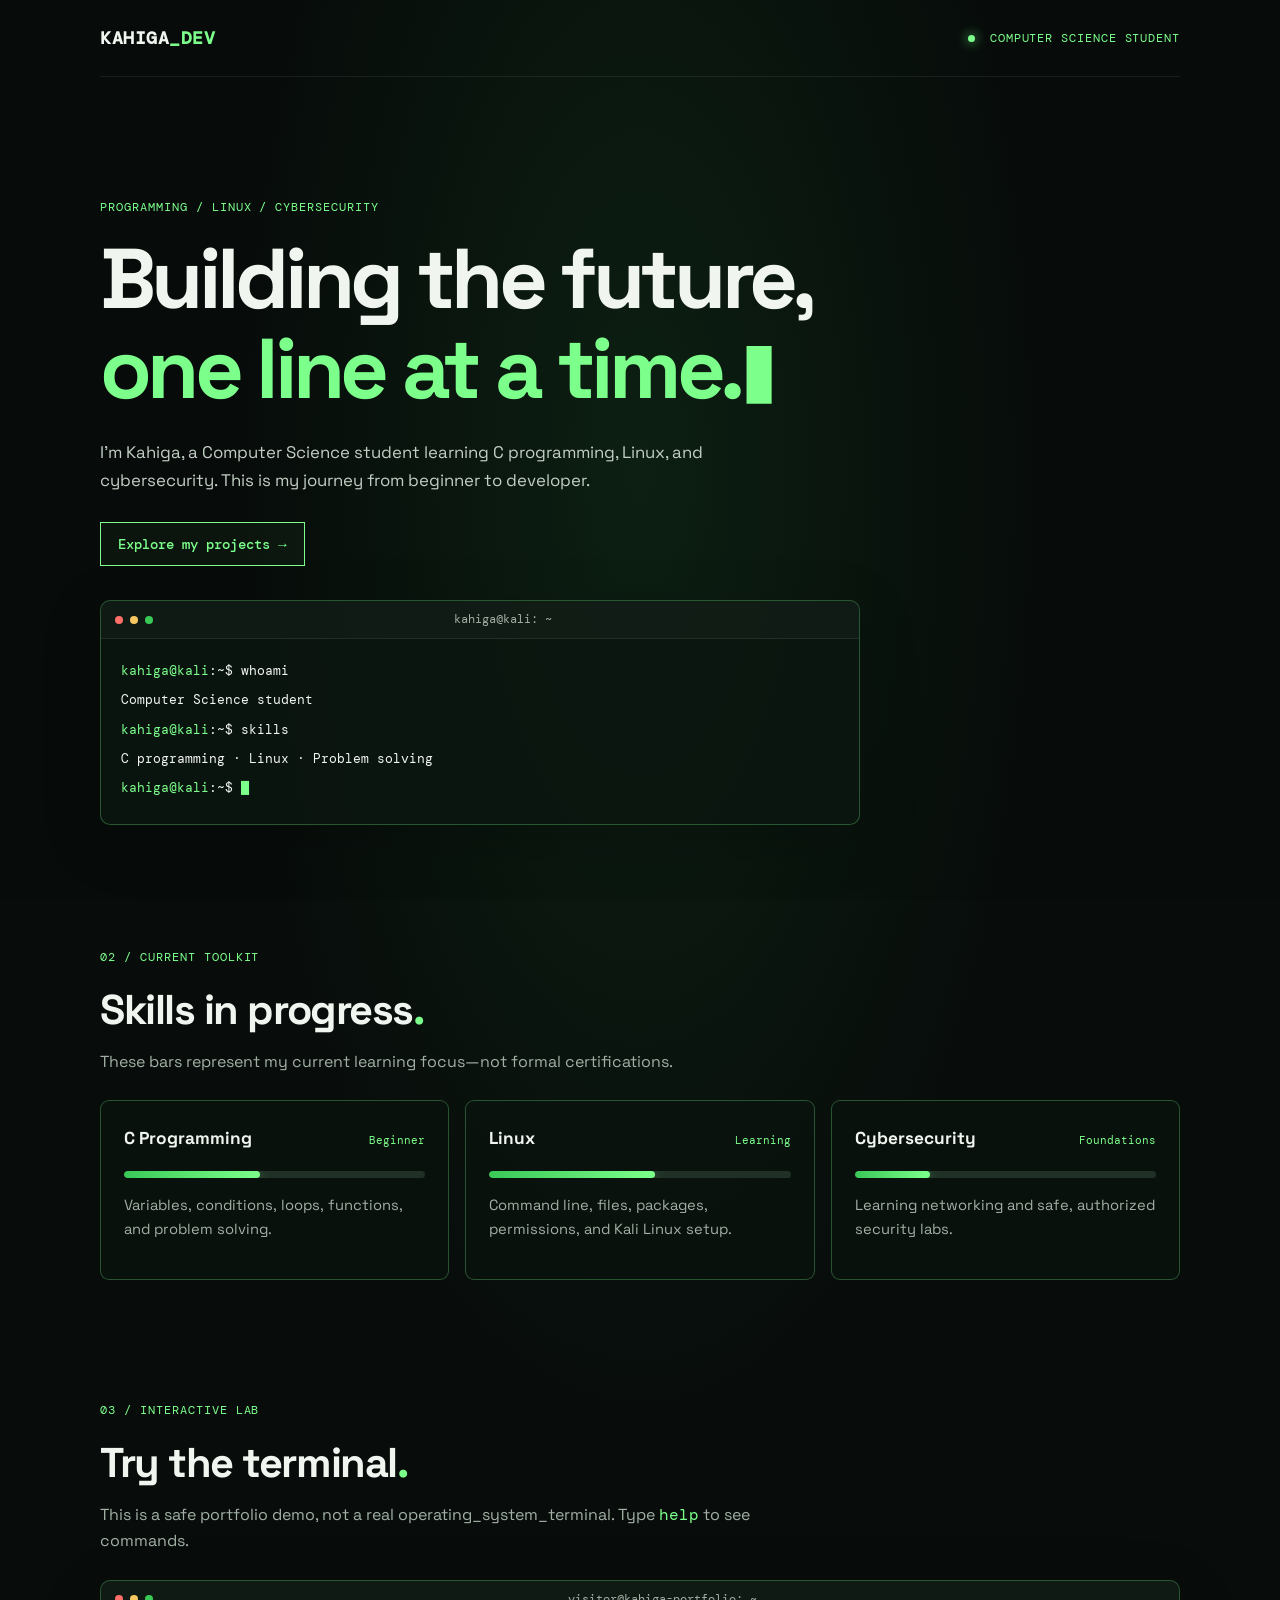
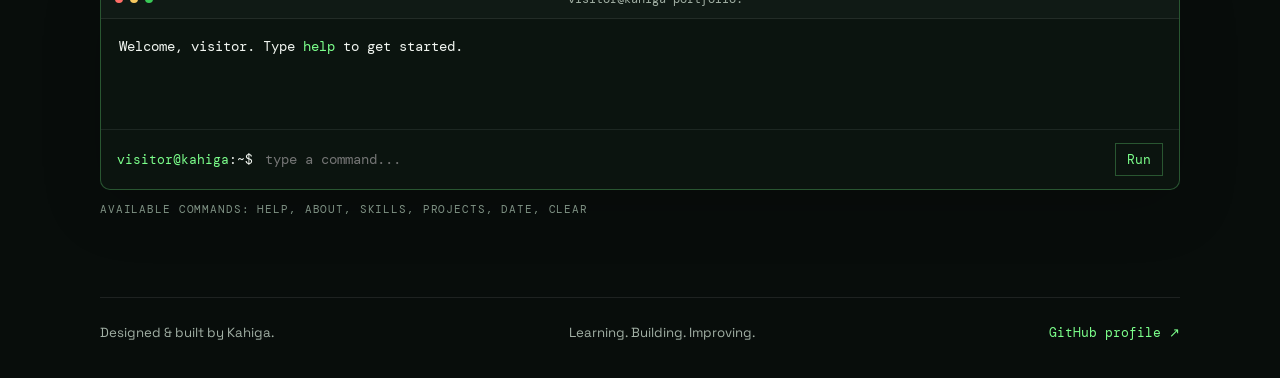
==== index.html @ 928d1e81 "Fix typo in section intro text" ====
<!DOCTYPE html>
<html lang="en">
<head>
  <meta charset="UTF-8">
  <meta name="viewport" content="width=device-width, initial-scale=1.0">
  <meta name="theme-color" content="#080d0b">
  <meta name="description" content="Kahiga's Computer Science portfolio: C programming, Linux, and cybersecurity learning projects.">
  <title>Kahiga | CS Portfolio</title>
  <link rel="stylesheet" href="style.css">
  <script src="script.js" defer></script>
</head>
<body>
  <canvas id="matrix-canvas" aria-hidden="true"></canvas>
  <div class="site-shell">
    <header class="site-header">
      <a class="logo" href="index.html" aria-label="Kahiga home">KAHIGA<span class="green">_DEV</span></a>
      <div class="status"><span class="status-dot"></span> COMPUTER SCIENCE STUDENT</div>
    </header>

    <main id="home" class="hero">
      <p class="tagline">PROGRAMMING / LINUX / CYBERSECURITY</p>
      <h1><span id="typed-headline">Building the future,</span><br><span class="headline-second">one line at a time.</span><span class="cursor" aria-hidden="true">▋</span></h1>
      <p class="description">
        I'm Kahiga, a Computer Science student learning C programming,
        Linux, and cybersecurity. This is my journey from beginner to developer.
      </p>
      <a href="projects.html" class="button">Explore my projects <span aria-hidden="true">→</span></a>

      <section class="terminal-panel" aria-label="Terminal introduction">
        <div class="terminal-top"><span></span><span></span><span></span><p>kahiga@kali: ~</p></div>
        <div class="terminal-content">
          <p><span class="green">kahiga@kali</span>:~$ whoami</p>
          <p>Computer Science student</p>
          <p><span class="green">kahiga@kali</span>:~$ skills</p>
          <p>C programming · Linux · Problem solving</p>
          <p><span class="green">kahiga@kali</span>:~$ <span class="green">█</span></p>
        </div>
      </section>
    </main>

    <section id="skills" class="section">
      <p class="tagline">02 / CURRENT TOOLKIT</p>
      <h2>Skills in progress<span class="green">.</span></h2>
      <p class="section-intro">These bars represent my current learning focus—not formal certifications.</p>
      <div class="skills-grid">
        <article class="skill-card">
          <div class="skill-heading"><h3>C Programming</h3><span>Beginner</span></div>
          <div class="skill-track"><div class="skill-fill" data-level="45"></div></div>
          <p>Variables, conditions, loops, functions, and problem solving.</p>
        </article>
        <article class="skill-card">
          <div class="skill-heading"><h3>Linux</h3><span>Learning</span></div>
          <div class="skill-track"><div class="skill-fill" data-level="55"></div></div>
          <p>Command line, files, packages, permissions, and Kali Linux setup.</p>
        </article>
        <article class="skill-card">
          <div class="skill-heading"><h3>Cybersecurity</h3><span>Foundations</span></div>
          <div class="skill-track"><div class="skill-fill" data-level="25"></div></div>
          <p>Learning networking and safe, authorized security labs.</p>
        </article>
      </div>
    </section>

    <section id="terminal-lab" class="section">
      <p class="tagline">03 / INTERACTIVE LAB</p>
      <h2>Try the terminal<span class="green">.</span></h2>
      <p class="section-intro">This is a safe portfolio demo, not a real operating_system_terminal. Type <code>help</code> to see commands.</p>
      <div class="interactive-terminal">
        <div class="terminal-top"><span></span><span></span><span></span><p>visitor@kahiga-portfolio: ~</p></div>
        <div id="terminal-output" class="terminal-output" role="log" aria-live="polite">
          <p>Welcome, visitor. Type <span class="green">help</span> to get started.</p>
        </div>
        <form id="terminal-form" class="terminal-input-row" autocomplete="off">
          <label for="terminal-input"><span class="green">visitor@kahiga</span>:~$</label>
          <input id="terminal-input" name="command" type="text" spellcheck="false" autocapitalize="off" placeholder="type a command..." aria-label="Terminal command">
          <button type="submit" class="terminal-submit">Run</button>
        </form>
      </div>
      <p class="terminal-hint">Available commands: help, about, skills, projects, date, clear</p>
    </section>

    <footer class="site-footer">
      <p>Designed &amp; built by Kahiga.</p>
      <p>Learning. Building. Improving.</p>
      <a href="https://github.com/ian-kam" target="_blank" rel="noopener noreferrer">GitHub profile ↗</a>
    </footer>
  </div>
</body>
</html>
---- style.css ----
@import url('https://fonts.googleapis.com/css2?family=DM+Mono:wght@400;500&family=Space+Grotesk:wght@400;500;600;700&display=swap');

:root {
  --bg: #080d0b;
  --panel: rgba(12, 22, 17, 0.88);
  --text: #f1f5f0;
  --muted: #a2b0a5;
  --green: #7cff8b;
  --green-dim: #39c957;
  --border: rgba(124, 255, 139, 0.28);
  --mono: 'DM Mono', 'Courier New', monospace;
  --sans: 'Space Grotesk', Arial, sans-serif;
}
* { box-sizing: border-box; }
html { scroll-behavior: smooth; }
body {
  margin: 0;
  min-height: 100vh;
  background: radial-gradient(ellipse at 50% 24%, rgba(33, 100, 48, .22), transparent 44%), var(--bg);
  color: var(--text);
  font-family: var(--sans);
  line-height: 1.65;
}
a { color: inherit; }
#matrix-canvas {
  position: fixed;
  inset: 0;
  z-index: 0;
  width: 100%;
  height: 100%;
  opacity: .20;
  pointer-events: none;
}
.site-shell { position: relative; z-index: 1; width: min(1080px, calc(100% - 40px)); margin: 0 auto; }
.site-header {
  display: flex; align-items: center; justify-content: space-between; gap: 20px;
  padding: 26px 0; border-bottom: 1px solid rgba(255,255,255,.08);
}
.logo { color: var(--text); font: 700 1.15rem var(--mono); text-decoration: none; letter-spacing: .03em; }
.green, .headline-second { color: var(--green); }
.status, .tagline, .project-number, .chip, .terminal-hint {
  font-family: var(--mono); text-transform: uppercase; letter-spacing: .08em;
}
.status { color: var(--green); font-size: .72rem; }
.status-dot { display: inline-block; width: 7px; height: 7px; border-radius: 50%; background: var(--green); margin-right: 7px; box-shadow: 0 0 12px var(--green); }
.hero { max-width: 760px; padding: clamp(64px, 10vw, 120px) 0 70px; }
.tagline { color: var(--green); font-size: .76rem; margin: 0 0 18px; }
h1 { font-size: clamp(2.6rem, 7vw, 5.3rem); line-height: 1.06; letter-spacing: -.055em; margin: 0 0 24px; }
h1, h2, h3 { font-weight: 700; }
h2 { font-size: clamp(1.8rem, 4vw, 2.6rem); line-height: 1.2; margin: 0 0 14px; letter-spacing: -.035em; }
h3 { margin: 0; font-size: 1.08rem; }
.description { color: #c3cec5; max-width: 620px; font-size: 1.05rem; margin: 0 0 28px; }
.button {
  display: inline-flex; align-items: center; justify-content: center; gap: 8px;
  border: 1px solid var(--green); color: var(--green); text-decoration: none;
  font: 500 .9rem var(--mono); padding: 12px 17px; background: rgba(124,255,139,.04);
  transition: background .2s ease, transform .2s ease, box-shadow .2s ease;
}
.button:hover { background: rgba(124,255,139,.12); box-shadow: 0 0 24px rgba(124,255,139,.12); transform: translateY(-2px); }
.terminal-panel, .interactive-terminal {
  margin-top: 34px; border: 1px solid var(--border); border-radius: 10px; overflow: hidden;
  background: var(--panel); box-shadow: 0 16px 60px rgba(0,0,0,.18); font-family: var(--mono);
}
.terminal-top { display: flex; align-items: center; gap: 7px; min-height: 38px; padding: 0 14px; border-bottom: 1px solid rgba(255,255,255,.08); background: rgba(255,255,255,.025); }
.terminal-top > span { width: 8px; height: 8px; border-radius: 50%; background: #526356; }
.terminal-top > span:first-child { background: #ff6e67; }
.terminal-top > span:nth-child(2) { background: #f6c85f; }
.terminal-top > span:nth-child(3) { background: var(--green-dim); }
.terminal-top p { margin: 0 auto; color: var(--muted); font-size: .73rem; }
.terminal-content { padding: 14px 20px 18px; font-size: .84rem; }
.terminal-content p { margin: 7px 0; }
.cursor { color: var(--green); display: inline-block; margin-left: 7px; animation: blink 1s steps(2, start) infinite; font-size: .55em; vertical-align: .12em; }
@keyframes blink { to { visibility: hidden; } }
.section { padding: 52px 0 68px; }
.section-intro { color: var(--muted); margin: 0 0 25px; max-width: 650px; }
.skills-grid, .projects-grid { display: grid; grid-template-columns: repeat(3, minmax(0, 1fr)); gap: 16px; }
.skill-card, .project-card {
  padding: 23px; border: 1px solid var(--border); border-radius: 9px;
  background: rgba(10, 19, 14, .82); transition: border-color .2s, transform .2s;
}
.skill-card:hover, .project-card:hover { border-color: rgba(124,255,139,.65); transform: translateY(-3px); }
.skill-heading { display: flex; justify-content: space-between; gap: 12px; align-items: baseline; }
.skill-heading span { font: .7rem var(--mono); color: var(--green); white-space: nowrap; }
.skill-track { height: 7px; background: #203026; border-radius: 99px; overflow: hidden; margin: 18px 0 14px; }
.skill-fill { width: 0; height: 100%; border-radius: inherit; background: linear-gradient(90deg, var(--green-dim), var(--green)); box-shadow: 0 0 12px rgba(124,255,139,.35); transition: width 1.2s cubic-bezier(.2,.7,.2,1); }
.skill-card p, .project-card p:not(.project-number) { color: var(--muted); font-size: .92rem; }
.project-number { font-size: .72rem; color: var(--green); margin: 0 0 12px; }
.project-card h2 { font-size: 1.25rem; letter-spacing: -.02em; }
.chip { display: inline-block; border: 1px solid rgba(124,255,139,.25); border-radius: 3px; color: var(--green); padding: 5px 8px; font-size: .66rem; margin-top: 8px; }
.project-link { margin-top: 20px; }
.projects-page { min-height: 65vh; padding-top: 70px; }
.projects-page h1 { font-size: clamp(2.8rem, 7vw, 4.6rem); }
.projects-page .description { margin-bottom: 34px; }
.back-home { margin-top: 32px; }
.interactive-terminal { margin-top: 22px; }
.terminal-output { padding: 16px 18px 8px; min-height: 110px; max-height: 280px; overflow-y: auto; font-size: .86rem; overflow-wrap: anywhere; }
.terminal-output p { margin: 0 0 9px; }
.terminal-output .command-line { color: var(--green); }
.terminal-output .error { color: #ff9b9b; }
.terminal-input-row { display: flex; flex-wrap: wrap; align-items: center; gap: 10px; border-top: 1px solid rgba(255,255,255,.08); padding: 13px 16px; }
.terminal-input-row label { font-size: .8rem; white-space: nowrap; }
.terminal-input-row input { min-width: 100px; flex: 1; background: transparent; color: var(--text); border: 0; outline: none; font: .9rem var(--mono); }
.terminal-input-row input:focus-visible { outline: 1px solid var(--green); outline-offset: 4px; }
.terminal-submit { border: 1px solid var(--border); background: transparent; color: var(--green); font: .8rem var(--mono); padding: 7px 11px; cursor: pointer; }
.terminal-hint { color: #7f9284; font-size: .68rem; overflow-wrap: anywhere; }
.site-footer { display: flex; justify-content: space-between; align-items: center; flex-wrap: wrap; gap: 8px 24px; border-top: 1px solid rgba(255,255,255,.09); padding: 24px 0 34px; color: var(--muted); font-size: .83rem; }
.site-footer p { margin: 0; }
.site-footer a { color: var(--green); text-decoration: none; font-family: var(--mono); }
code { color: var(--green); font-family: var(--mono); }
@media (max-width: 760px) {
  .skills-grid, .projects-grid { grid-template-columns: 1fr; }
  .site-shell { width: min(100% - 28px, 620px); }
  .site-header { align-items: flex-start; flex-direction: column; padding: 20px 0; }
  .hero { padding-top: 65px; }
  .terminal-content { padding: 12px; font-size: .75rem; }
  .skill-card, .project-card { padding: 19px; }
  .site-footer { align-items: flex-start; flex-direction: column; }
}
@media (prefers-reduced-motion: reduce) {
  *, *::before, *::after { scroll-behavior: auto !important; animation-duration: .01ms !important; animation-iteration-count: 1 !important; transition-duration: .01ms !important; }
}
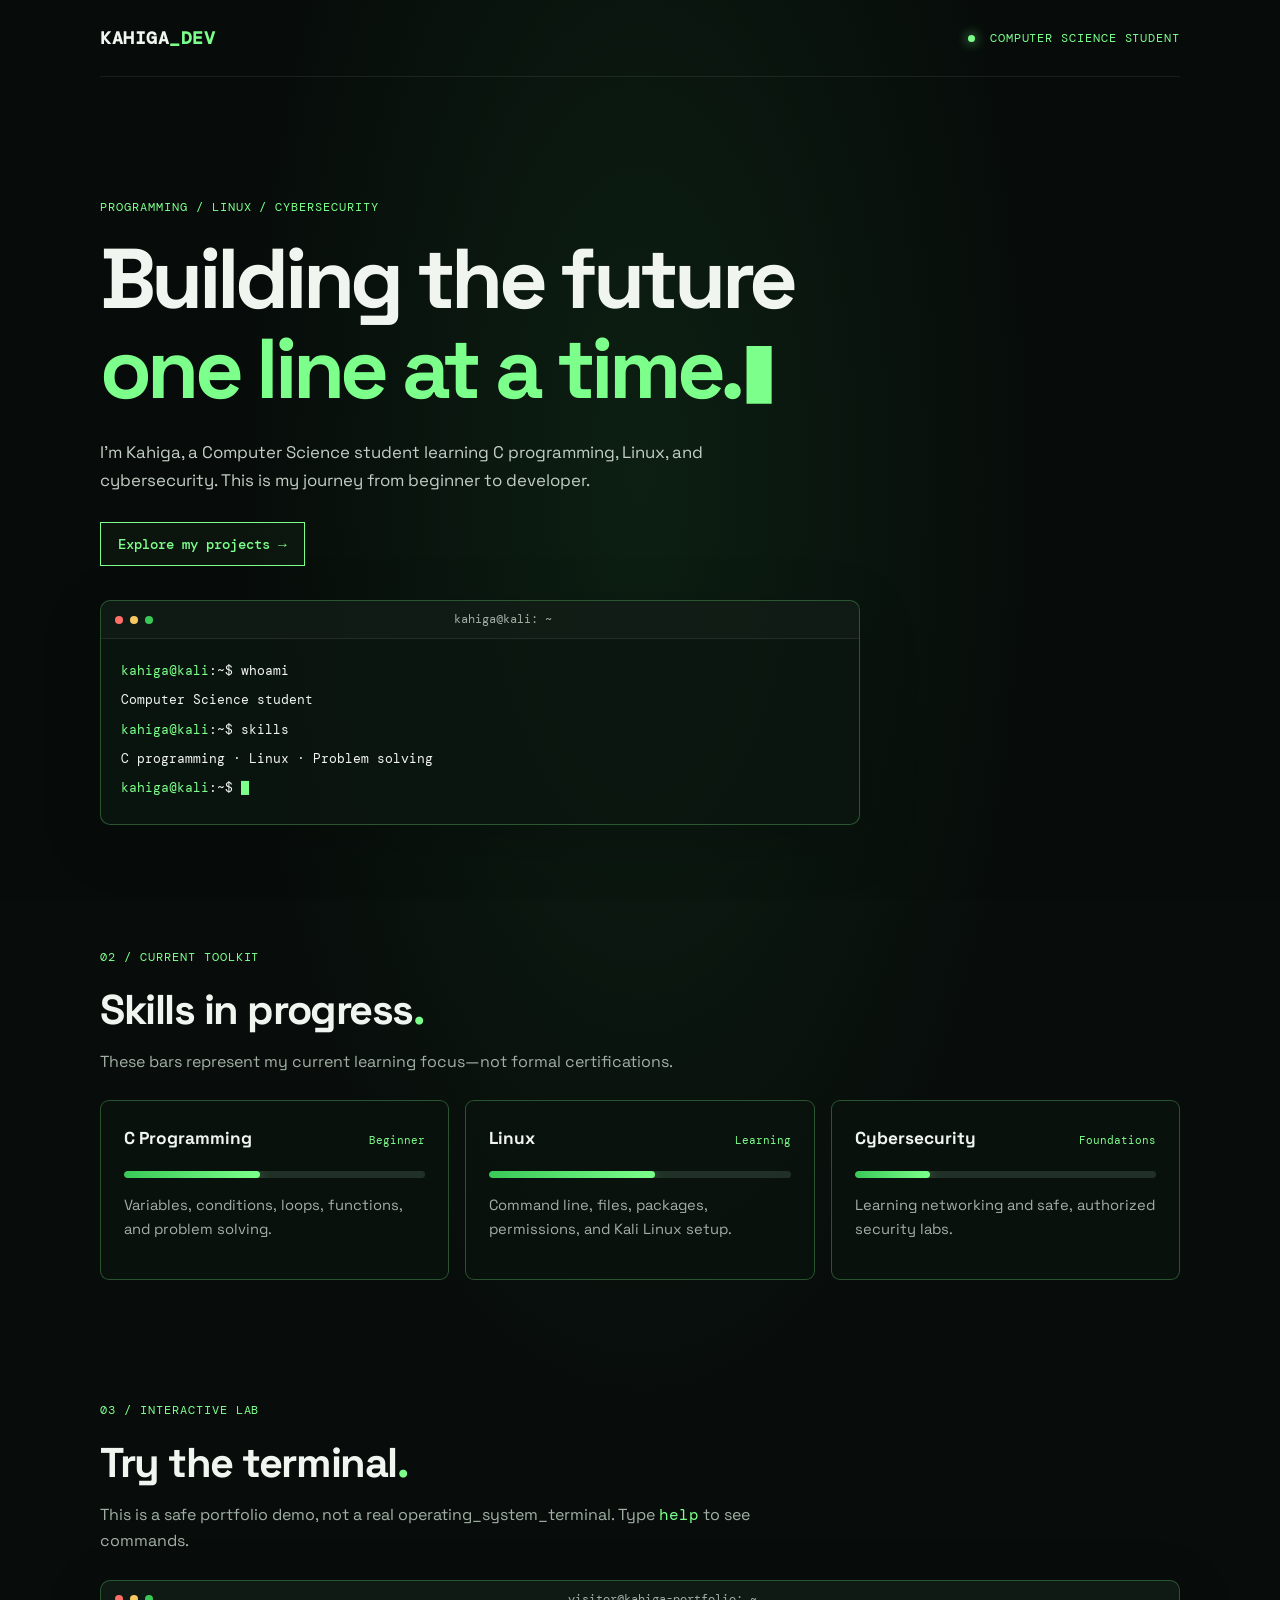
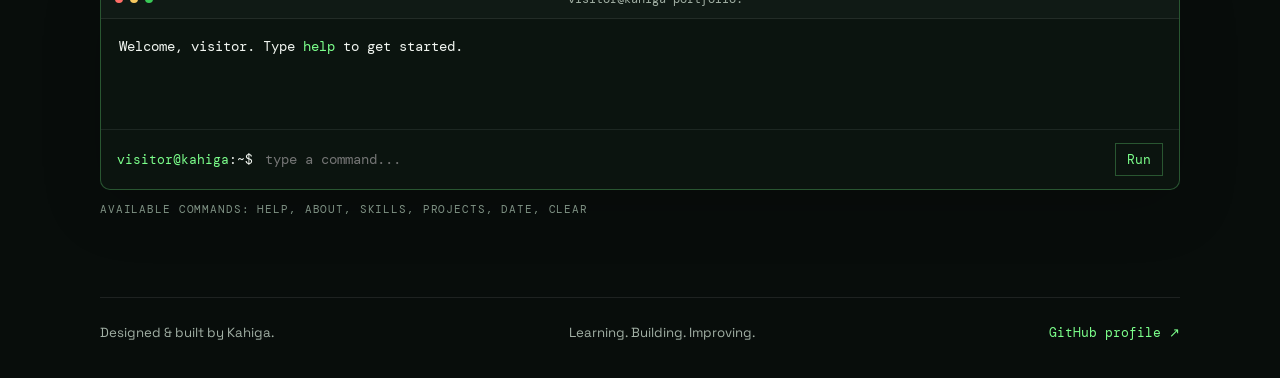
==== commit 8218dd06: "Integrate LogRocket for monitoring Added LogRocket script for error tracking." ====
--- a/index.html
+++ b/index.html
@@ -1,6 +1,8 @@
 <!DOCTYPE html>
 <html lang="en">
 <head>
+  <script src="https://cdn.logr-in.com/LogRocket.min.js" crossorigin="anonymous"></script>
+<script>window.LogRocket && window.LogRocket.init('dmwmkp/portfolio-website');</script>
   <meta charset="UTF-8">
   <meta name="viewport" content="width=device-width, initial-scale=1.0">
   <meta name="theme-color" content="#080d0b">
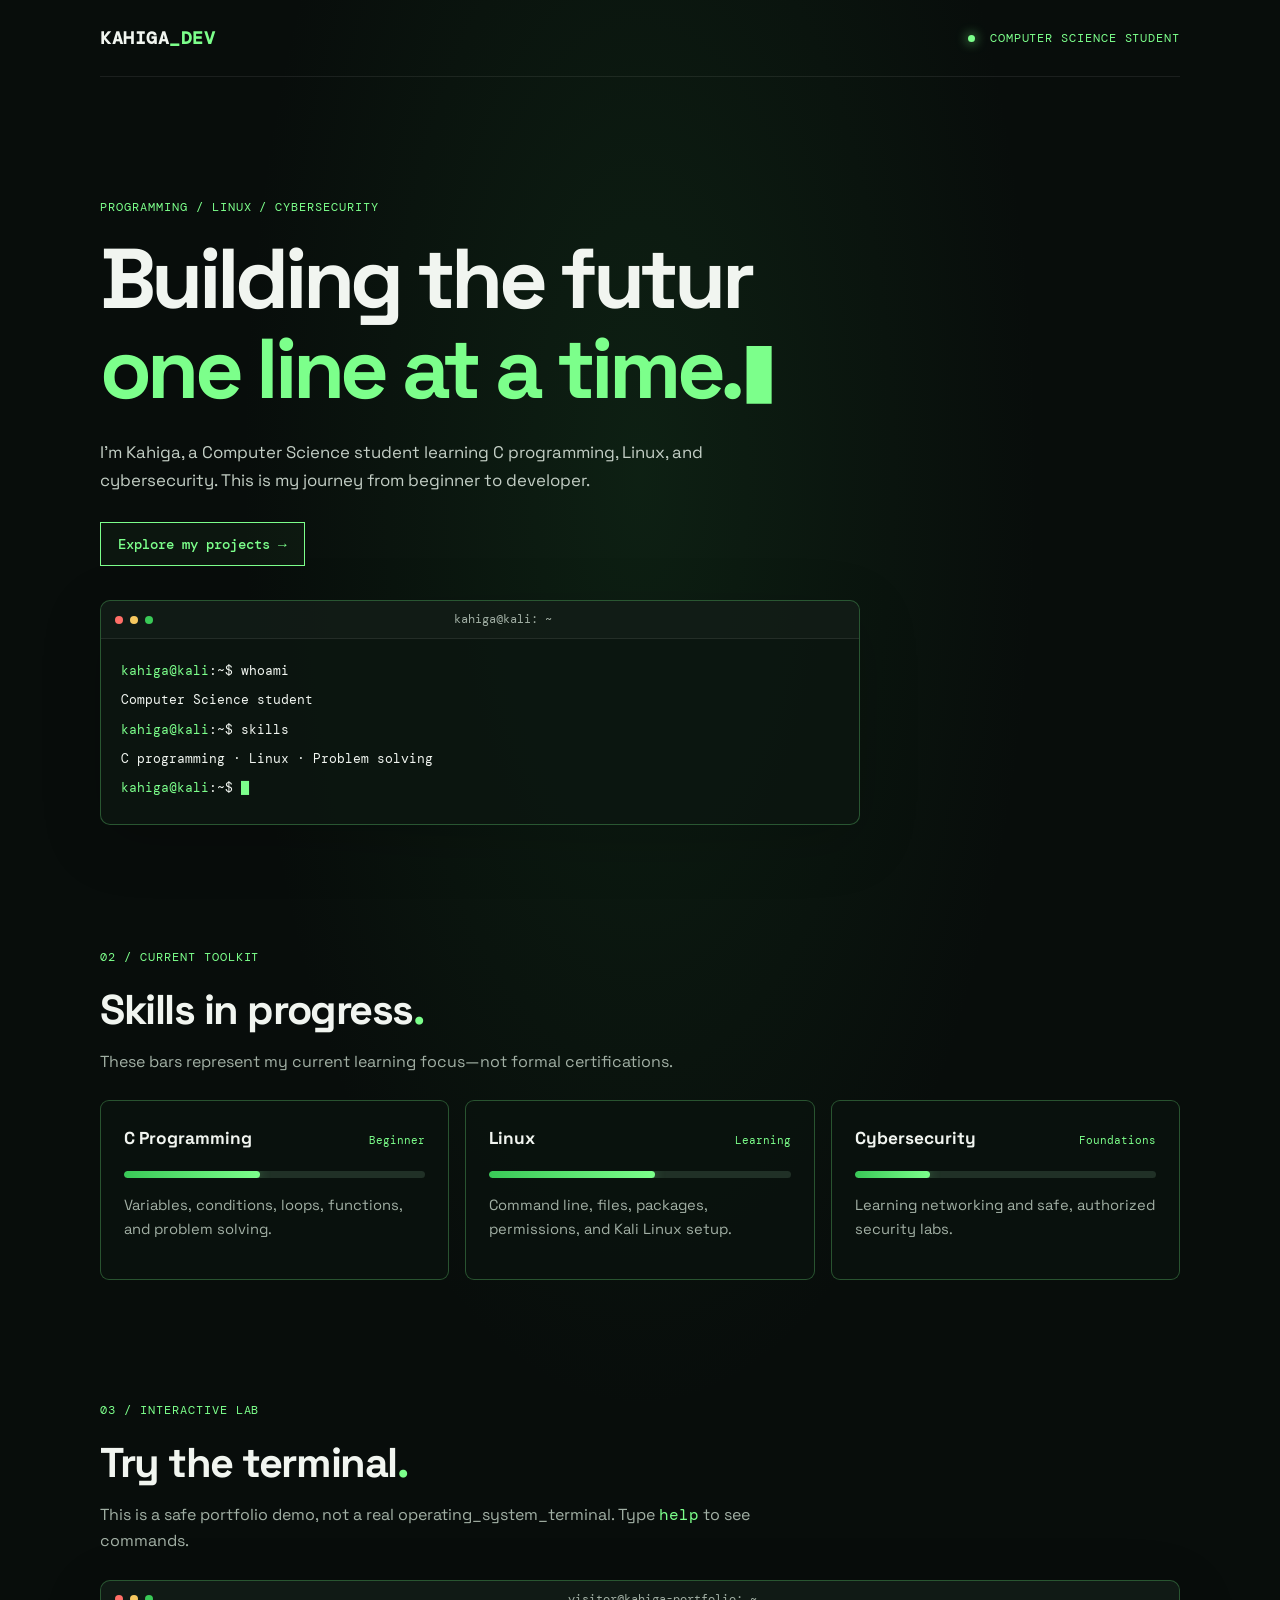
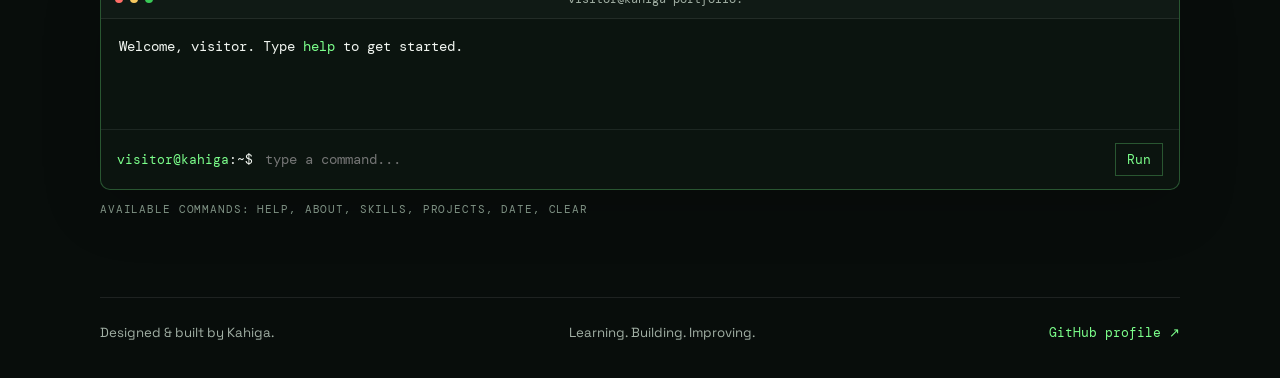
==== commit c4f41d09: "Update index.html" ====
--- a/index.html
+++ b/index.html
@@ -1,6 +1,7 @@
 <!DOCTYPE html>
 <html lang="en">
 <head>
+  <script src="https://cdn.auth0.com/js/auth0-spa-js/2.18/auth0-spa-js.production.js"></script>
   <script src="https://cdn.logr-in.com/LogRocket.min.js" crossorigin="anonymous"></script>
 <script>window.LogRocket && window.LogRocket.init('dmwmkp/portfolio-website');</script>
   <meta charset="UTF-8">
@@ -12,6 +13,10 @@
   <script src="script.js" defer></script>
 </head>
 <body>
+  <div id="view-unauthenticated" hidden>
+  <button onclick="client.loginWithRedirect({authorizationParams:{screen_hint:'signup'}})">Signup</button>
+  <button onclick="client.loginWithRedirect()">Login</button>
+</div>
   <canvas id="matrix-canvas" aria-hidden="true"></canvas>
   <div class="site-shell">
     <header class="site-header">
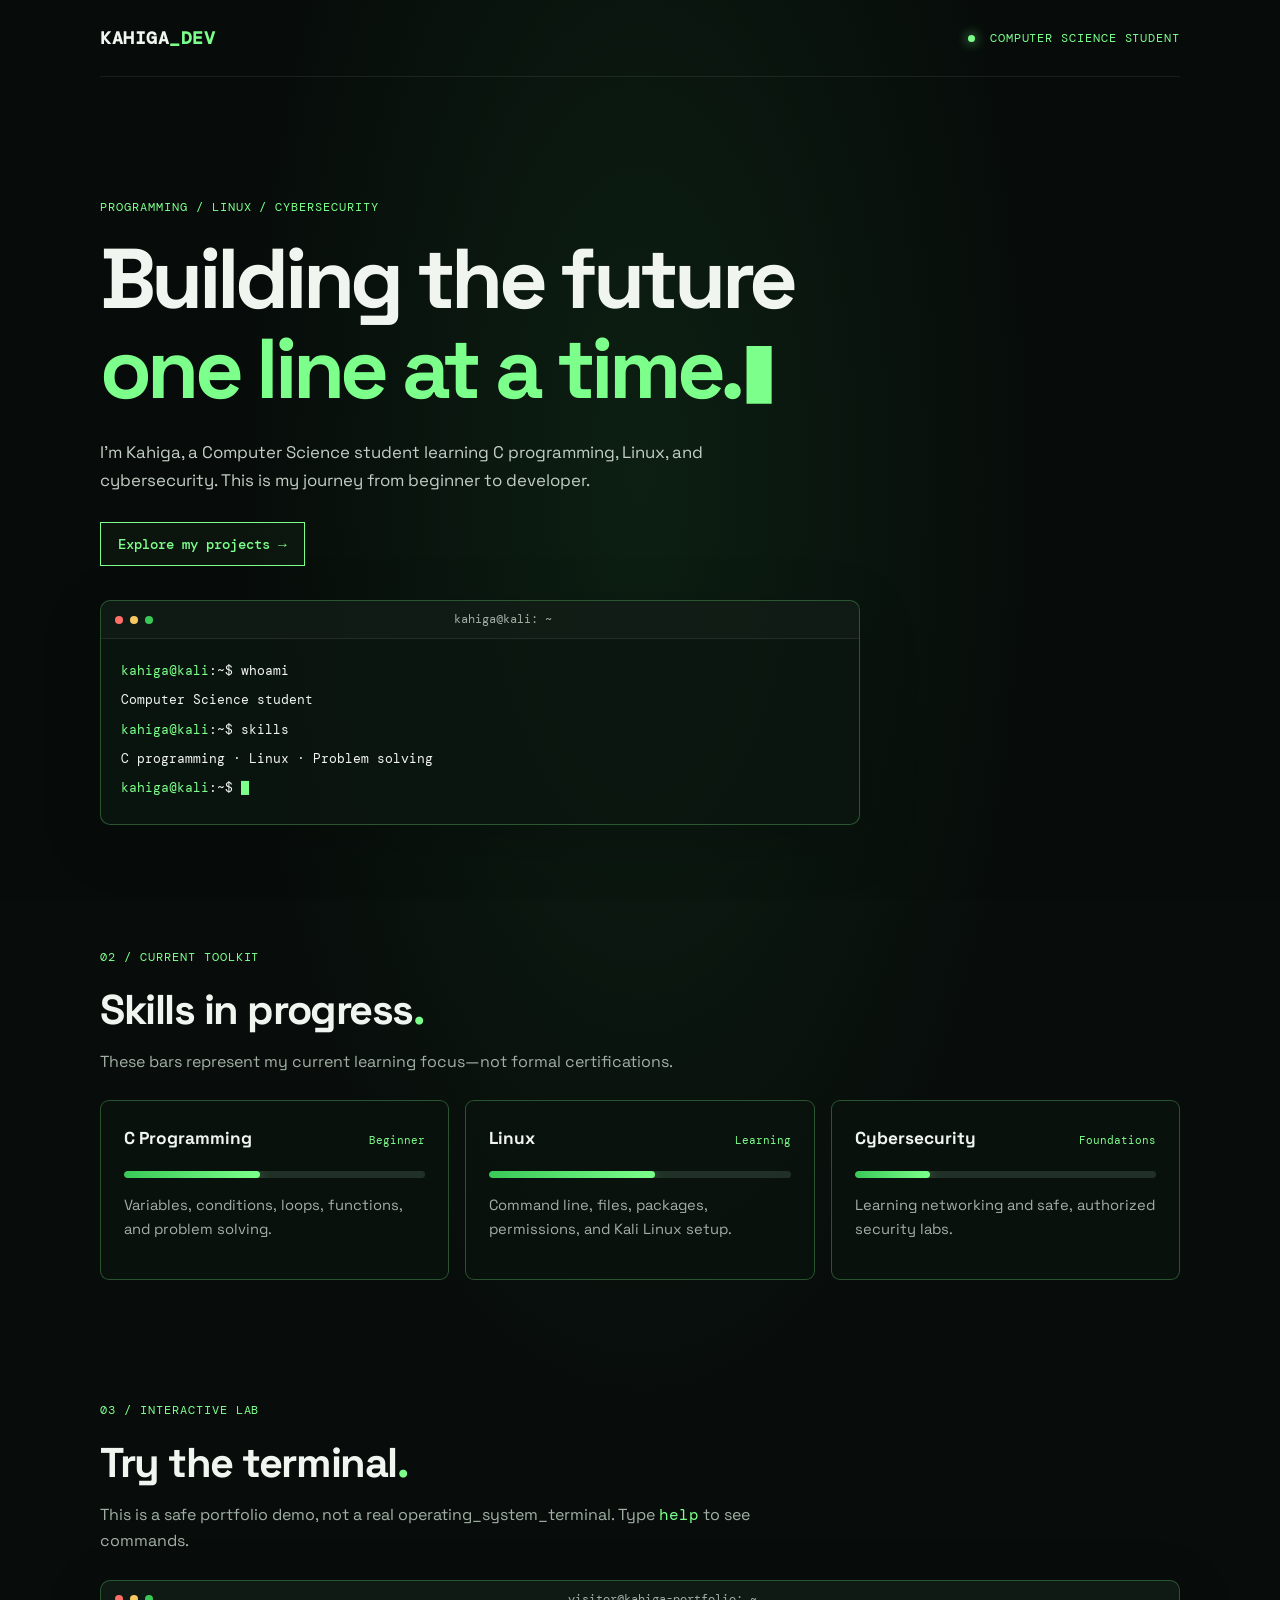
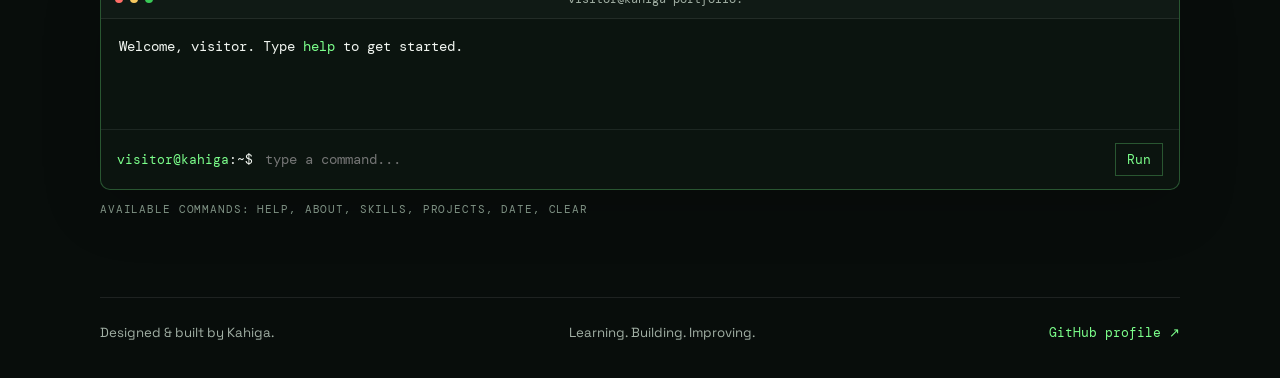
==== commit 42c4e427: "Update index.html" ====
--- a/index.html
+++ b/index.html
@@ -2,6 +2,39 @@
 <html lang="en">
 <head>
   <script src="https://cdn.auth0.com/js/auth0-spa-js/2.18/auth0-spa-js.production.js"></script>
+  <script>
+  let client;
+
+  async function initAuth() {
+    client = await auth0.createAuth0Client({
+      domain: "dev-11fca33oqj6eygse.us.auth0.com",
+      clientId: "8Td8hxAWxJHs1nYhtSfhfCaKEwmxYH24",
+      authorizationParams: {
+        redirect_uri: window.location.origin + "/kahiga-portfolio/"
+      }
+    });
+
+    // Handle the return from Auth0 after login
+    if (window.location.search.includes("code=") &&
+        window.location.search.includes("state=")) {
+      await client.handleRedirectCallback();
+      window.history.replaceState({}, document.title, window.location.pathname);
+    }
+
+    document.getElementById("view-unauthenticated").hidden =
+      await client.isAuthenticated();
+
+    document.getElementById("login-button").onclick = () =>
+      client.loginWithRedirect();
+
+    document.getElementById("signup-button").onclick = () =>
+      client.loginWithRedirect({
+        authorizationParams: { screen_hint: "signup" }
+      });
+  }
+
+  initAuth().catch(console.error);
+</script>
   <script src="https://cdn.logr-in.com/LogRocket.min.js" crossorigin="anonymous"></script>
 <script>window.LogRocket && window.LogRocket.init('dmwmkp/portfolio-website');</script>
   <meta charset="UTF-8">
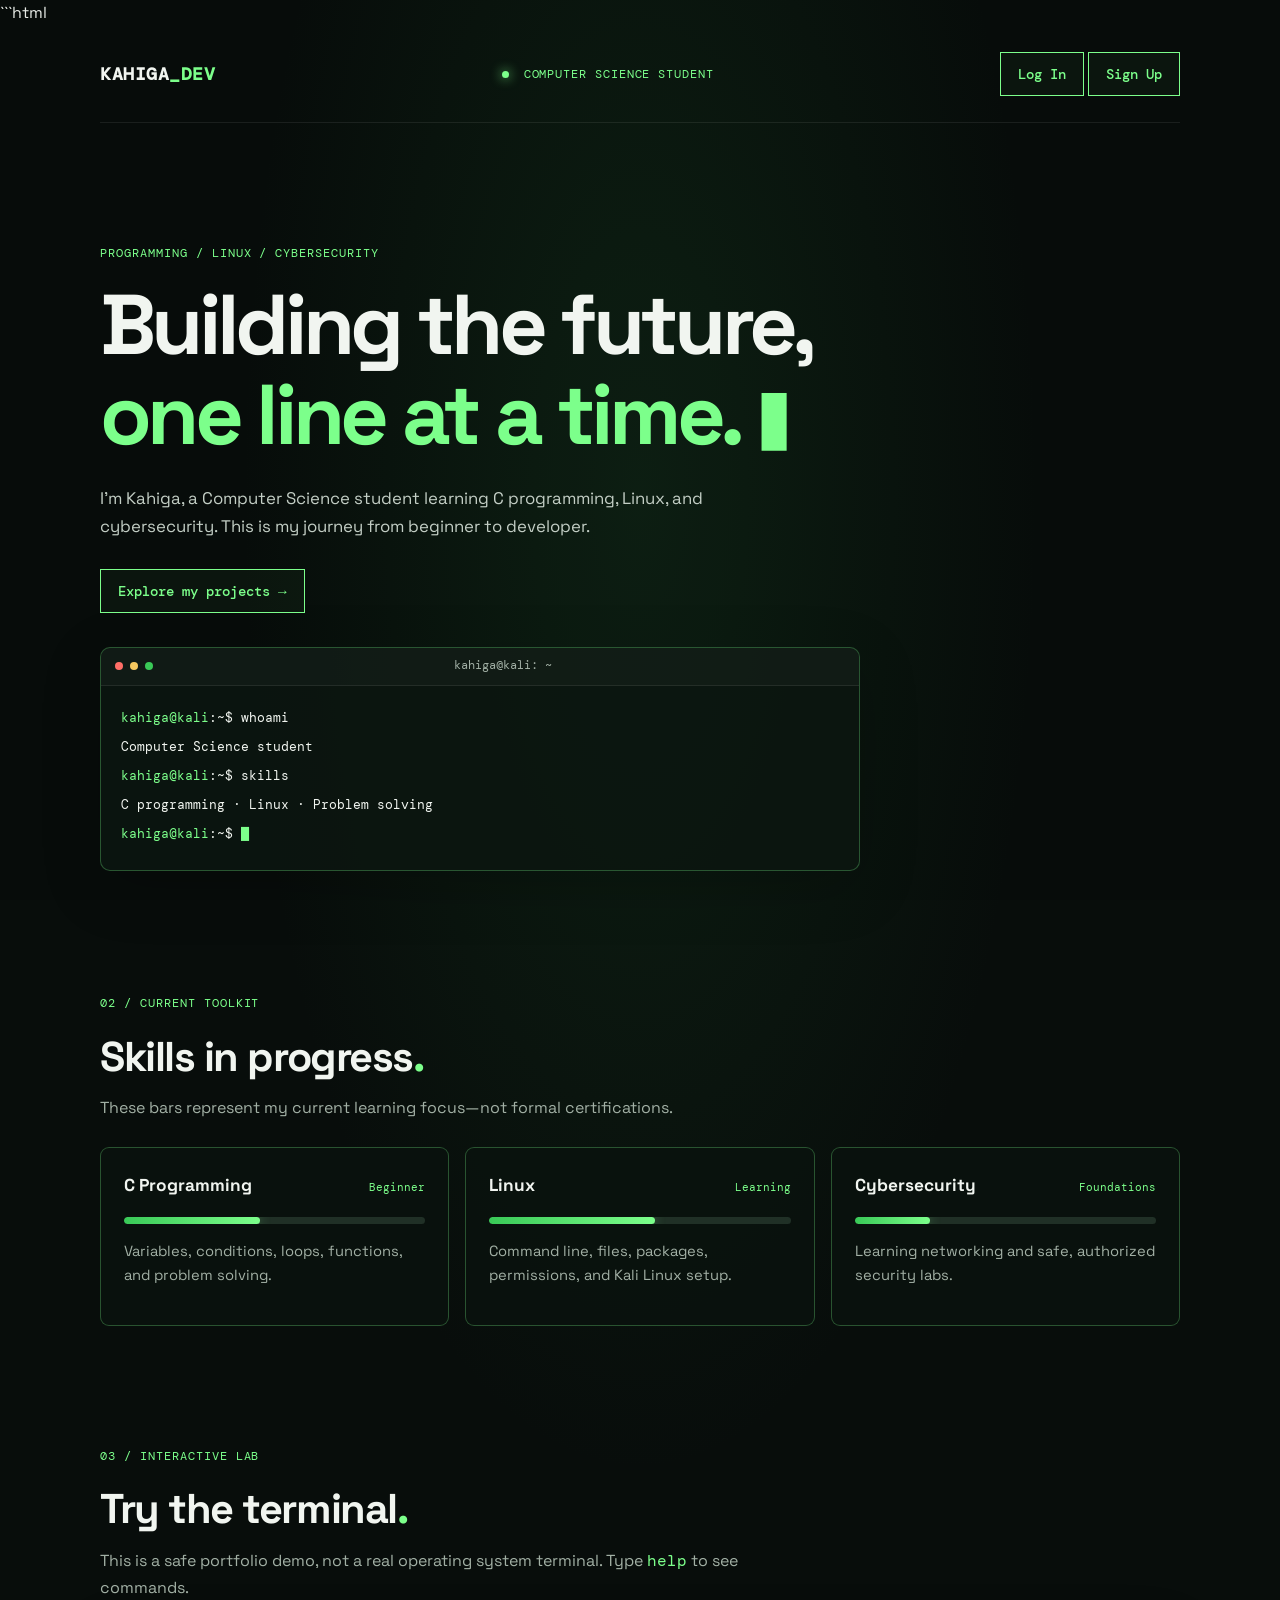
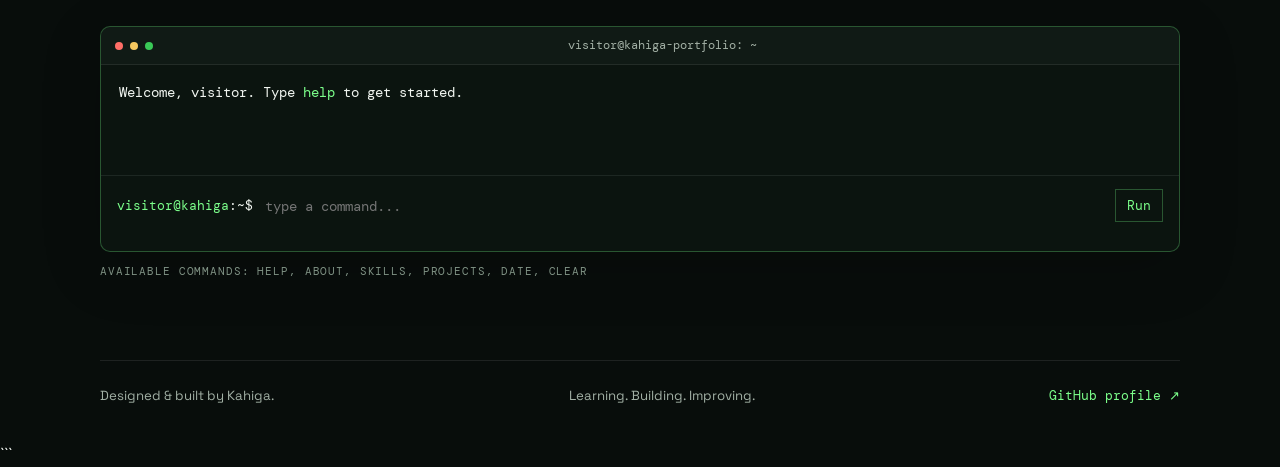
==== commit 6ca7e176: "Update index.html" ====
--- a/index.html
+++ b/index.html
@@ -1,73 +1,74 @@
+```html
 <!DOCTYPE html>
 <html lang="en">
 <head>
-  <script src="https://cdn.auth0.com/js/auth0-spa-js/2.18/auth0-spa-js.production.js"></script>
-  <script>
-  let client;
-
-  async function initAuth() {
-    client = await auth0.createAuth0Client({
-      domain: "dev-11fca33oqj6eygse.us.auth0.com",
-      clientId: "8Td8hxAWxJHs1nYhtSfhfCaKEwmxYH24",
-      authorizationParams: {
-        redirect_uri: window.location.origin + "/kahiga-portfolio/"
-      }
-    });
-
-    // Handle the return from Auth0 after login
-    if (window.location.search.includes("code=") &&
-        window.location.search.includes("state=")) {
-      await client.handleRedirectCallback();
-      window.history.replaceState({}, document.title, window.location.pathname);
-    }
-
-    document.getElementById("view-unauthenticated").hidden =
-      await client.isAuthenticated();
-
-    document.getElementById("login-button").onclick = () =>
-      client.loginWithRedirect();
-
-    document.getElementById("signup-button").onclick = () =>
-      client.loginWithRedirect({
-        authorizationParams: { screen_hint: "signup" }
-      });
-  }
-
-  initAuth().catch(console.error);
-</script>
-  <script src="https://cdn.logr-in.com/LogRocket.min.js" crossorigin="anonymous"></script>
-<script>window.LogRocket && window.LogRocket.init('dmwmkp/portfolio-website');</script>
   <meta charset="UTF-8">
   <meta name="viewport" content="width=device-width, initial-scale=1.0">
   <meta name="theme-color" content="#080d0b">
   <meta name="description" content="Kahiga's Computer Science portfolio: C programming, Linux, and cybersecurity learning projects.">
+
   <title>Kahiga | CS Portfolio</title>
+
   <link rel="stylesheet" href="style.css">
   <script src="script.js" defer></script>
+
+  <script src="https://cdn.logr-in.com/LogRocket.min.js" crossorigin="anonymous"></script>
+  <script>
+    window.LogRocket && window.LogRocket.init('dmwmkp/portfolio-website');
+  </script>
 </head>
+
 <body>
-  <div id="view-unauthenticated" hidden>
-  <button onclick="client.loginWithRedirect({authorizationParams:{screen_hint:'signup'}})">Signup</button>
-  <button onclick="client.loginWithRedirect()">Login</button>
-</div>
   <canvas id="matrix-canvas" aria-hidden="true"></canvas>
+
   <div class="site-shell">
     <header class="site-header">
-      <a class="logo" href="index.html" aria-label="Kahiga home">KAHIGA<span class="green">_DEV</span></a>
-      <div class="status"><span class="status-dot"></span> COMPUTER SCIENCE STUDENT</div>
+      <a class="logo" href="index.html" aria-label="Kahiga home">
+        KAHIGA<span class="green">_DEV</span>
+      </a>
+
+      <div class="status">
+        <span class="status-dot"></span>
+        COMPUTER SCIENCE STUDENT
+      </div>
+
+      <!-- Auth0 login and signup controls -->
+      <div id="view-unauthenticated">
+        <button type="button" id="login-button" class="button">Log In</button>
+        <button type="button" id="signup-button" class="button">Sign Up</button>
+      </div>
+
+      <!-- Shown after successful login -->
+      <div id="view-authenticated" hidden>
+        <span id="user-greeting"></span>
+        <button type="button" id="logout-button" class="button">Log Out</button>
+      </div>
     </header>
 
     <main id="home" class="hero">
       <p class="tagline">PROGRAMMING / LINUX / CYBERSECURITY</p>
-      <h1><span id="typed-headline">Building the future,</span><br><span class="headline-second">one line at a time.</span><span class="cursor" aria-hidden="true">▋</span></h1>
+
+      <h1>
+        <span id="typed-headline">Building the future,</span><br>
+        <span class="headline-second">one line at a time.</span>
+        <span class="cursor" aria-hidden="true">▋</span>
+      </h1>
+
       <p class="description">
         I'm Kahiga, a Computer Science student learning C programming,
         Linux, and cybersecurity. This is my journey from beginner to developer.
       </p>
-      <a href="projects.html" class="button">Explore my projects <span aria-hidden="true">→</span></a>
+
+      <a href="projects.html" class="button">
+        Explore my projects <span aria-hidden="true">→</span>
+      </a>
 
       <section class="terminal-panel" aria-label="Terminal introduction">
-        <div class="terminal-top"><span></span><span></span><span></span><p>kahiga@kali: ~</p></div>
+        <div class="terminal-top">
+          <span></span><span></span><span></span>
+          <p>kahiga@kali: ~</p>
+        </div>
+
         <div class="terminal-content">
           <p><span class="green">kahiga@kali</span>:~$ whoami</p>
           <p>Computer Science student</p>
@@ -81,21 +82,41 @@
     <section id="skills" class="section">
       <p class="tagline">02 / CURRENT TOOLKIT</p>
       <h2>Skills in progress<span class="green">.</span></h2>
-      <p class="section-intro">These bars represent my current learning focus—not formal certifications.</p>
+      <p class="section-intro">
+        These bars represent my current learning focus—not formal certifications.
+      </p>
+
       <div class="skills-grid">
         <article class="skill-card">
-          <div class="skill-heading"><h3>C Programming</h3><span>Beginner</span></div>
-          <div class="skill-track"><div class="skill-fill" data-level="45"></div></div>
+          <div class="skill-heading">
+            <h3>C Programming</h3>
+            <span>Beginner</span>
+          </div>
+          <div class="skill-track">
+            <div class="skill-fill" data-level="45"></div>
+          </div>
           <p>Variables, conditions, loops, functions, and problem solving.</p>
         </article>
+
         <article class="skill-card">
-          <div class="skill-heading"><h3>Linux</h3><span>Learning</span></div>
-          <div class="skill-track"><div class="skill-fill" data-level="55"></div></div>
+          <div class="skill-heading">
+            <h3>Linux</h3>
+            <span>Learning</span>
+          </div>
+          <div class="skill-track">
+            <div class="skill-fill" data-level="55"></div>
+          </div>
           <p>Command line, files, packages, permissions, and Kali Linux setup.</p>
         </article>
+
         <article class="skill-card">
-          <div class="skill-heading"><h3>Cybersecurity</h3><span>Foundations</span></div>
-          <div class="skill-track"><div class="skill-fill" data-level="25"></div></div>
+          <div class="skill-heading">
+            <h3>Cybersecurity</h3>
+            <span>Foundations</span>
+          </div>
+          <div class="skill-track">
+            <div class="skill-fill" data-level="25"></div>
+          </div>
           <p>Learning networking and safe, authorized security labs.</p>
         </article>
       </div>
@@ -104,26 +125,125 @@
     <section id="terminal-lab" class="section">
       <p class="tagline">03 / INTERACTIVE LAB</p>
       <h2>Try the terminal<span class="green">.</span></h2>
-      <p class="section-intro">This is a safe portfolio demo, not a real operating_system_terminal. Type <code>help</code> to see commands.</p>
+      <p class="section-intro">
+        This is a safe portfolio demo, not a real operating system terminal.
+        Type <code>help</code> to see commands.
+      </p>
+
       <div class="interactive-terminal">
-        <div class="terminal-top"><span></span><span></span><span></span><p>visitor@kahiga-portfolio: ~</p></div>
+        <div class="terminal-top">
+          <span></span><span></span><span></span>
+          <p>visitor@kahiga-portfolio: ~</p>
+        </div>
+
         <div id="terminal-output" class="terminal-output" role="log" aria-live="polite">
           <p>Welcome, visitor. Type <span class="green">help</span> to get started.</p>
         </div>
+
         <form id="terminal-form" class="terminal-input-row" autocomplete="off">
-          <label for="terminal-input"><span class="green">visitor@kahiga</span>:~$</label>
-          <input id="terminal-input" name="command" type="text" spellcheck="false" autocapitalize="off" placeholder="type a command..." aria-label="Terminal command">
+          <label for="terminal-input">
+            <span class="green">visitor@kahiga</span>:~$
+          </label>
+          <input
+            id="terminal-input"
+            name="command"
+            type="text"
+            spellcheck="false"
+            autocapitalize="off"
+            placeholder="type a command..."
+            aria-label="Terminal command"
+          >
           <button type="submit" class="terminal-submit">Run</button>
         </form>
       </div>
-      <p class="terminal-hint">Available commands: help, about, skills, projects, date, clear</p>
+
+      <p class="terminal-hint">
+        Available commands: help, about, skills, projects, date, clear
+      </p>
     </section>
 
     <footer class="site-footer">
       <p>Designed &amp; built by Kahiga.</p>
       <p>Learning. Building. Improving.</p>
-      <a href="https://github.com/ian-kam" target="_blank" rel="noopener noreferrer">GitHub profile ↗</a>
+      <a href="https://github.com/ian-kam" target="_blank" rel="noopener noreferrer">
+        GitHub profile ↗
+      </a>
     </footer>
   </div>
+
+  <!-- Load the official Auth0 SDK before initializing it -->
+  <script src="https://cdn.auth0.com/js/auth0-spa-js/2.18/auth0-spa-js.production.js"></script>
+
+  <script>
+    let authClient;
+
+    async function initAuth() {
+      const loginView = document.getElementById("view-unauthenticated");
+      const userView = document.getElementById("view-authenticated");
+      const greeting = document.getElementById("user-greeting");
+
+      authClient = await auth0.createAuth0Client({
+        domain: "dev-11fca33oqj6eygse.us.auth0.com",
+        clientId: "8Td8hxAWxJHs1nYhtSfhfCaKEwmxYH24",
+        authorizationParams: {
+          redirect_uri: "https://ian-kam.github.io/kahiga-portfolio/"
+        }
+      });
+
+      // Process the response after returning from Auth0.
+      if (
+        window.location.search.includes("code=") &&
+        window.location.search.includes("state=")
+      ) {
+        await authClient.handleRedirectCallback();
+        window.history.replaceState(
+          {},
+          document.title,
+          window.location.pathname
+        );
+      }
+
+      async function updateAuthView() {
+        const loggedIn = await authClient.isAuthenticated();
+
+        loginView.hidden = loggedIn;
+        userView.hidden = !loggedIn;
+
+        if (loggedIn) {
+          const user = await authClient.getUser();
+          greeting.textContent = user?.name
+            ? `Hello, ${user.name}`
+            : "You're logged in";
+        }
+      }
+
+      document.getElementById("login-button").addEventListener("click", () => {
+        authClient.loginWithRedirect();
+      });
+
+      document.getElementById("signup-button").addEventListener("click", () => {
+        authClient.loginWithRedirect({
+          authorizationParams: {
+            screen_hint: "signup"
+          }
+        });
+      });
+
+      document.getElementById("logout-button").addEventListener("click", () => {
+        authClient.logout({
+          logoutParams: {
+            returnTo: "https://ian-kam.github.io/kahiga-portfolio/"
+          }
+        });
+      });
+
+      await updateAuthView();
+    }
+
+    initAuth().catch((error) => {
+      console.error("Auth0 initialization failed:", error);
+    });
+  </script>
 </body>
 </html>
+```
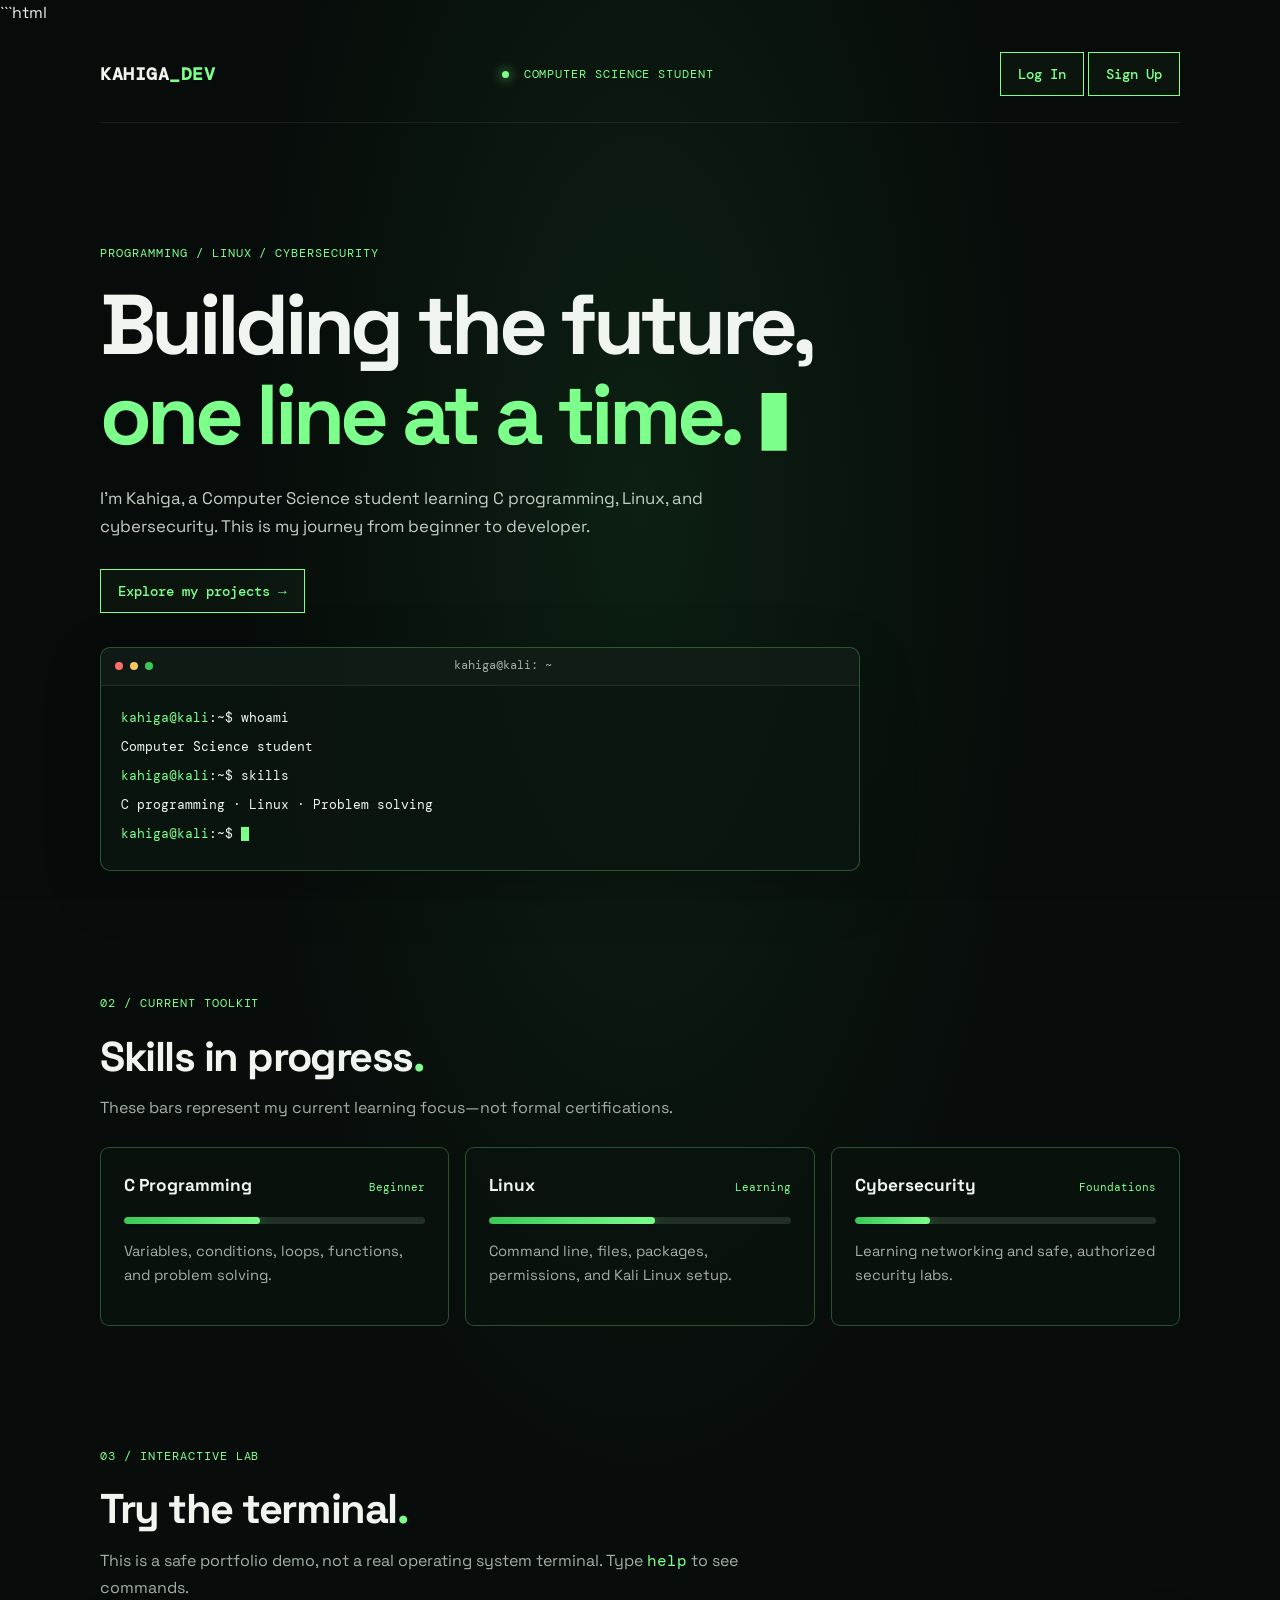
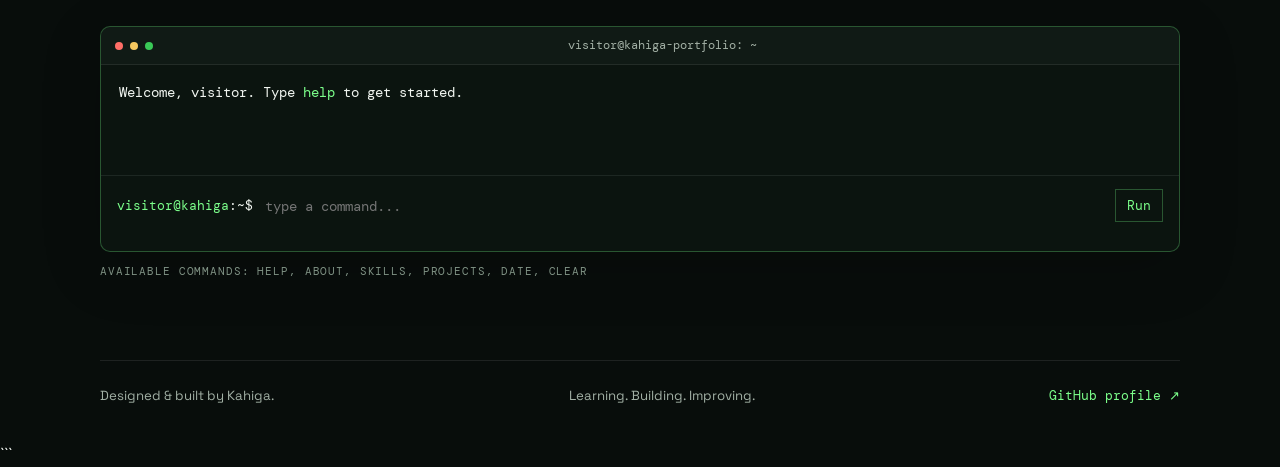
==== commit 1c61d43f: "Update meta description for portfolio page" ====
--- a/index.html
+++ b/index.html
@@ -5,7 +5,7 @@
   <meta charset="UTF-8">
   <meta name="viewport" content="width=device-width, initial-scale=1.0">
   <meta name="theme-color" content="#080d0b">
-  <meta name="description" content="Kahiga's Computer Science portfolio: C programming, Linux, and cybersecurity learning projects.">
+  <meta name="description" content="Explore Kahiga's Computer Science portfolio featuring C programming projects, web development, Linux, and cybersecurity learning projects.">
 
   <title>Kahiga | CS Portfolio</title>
 
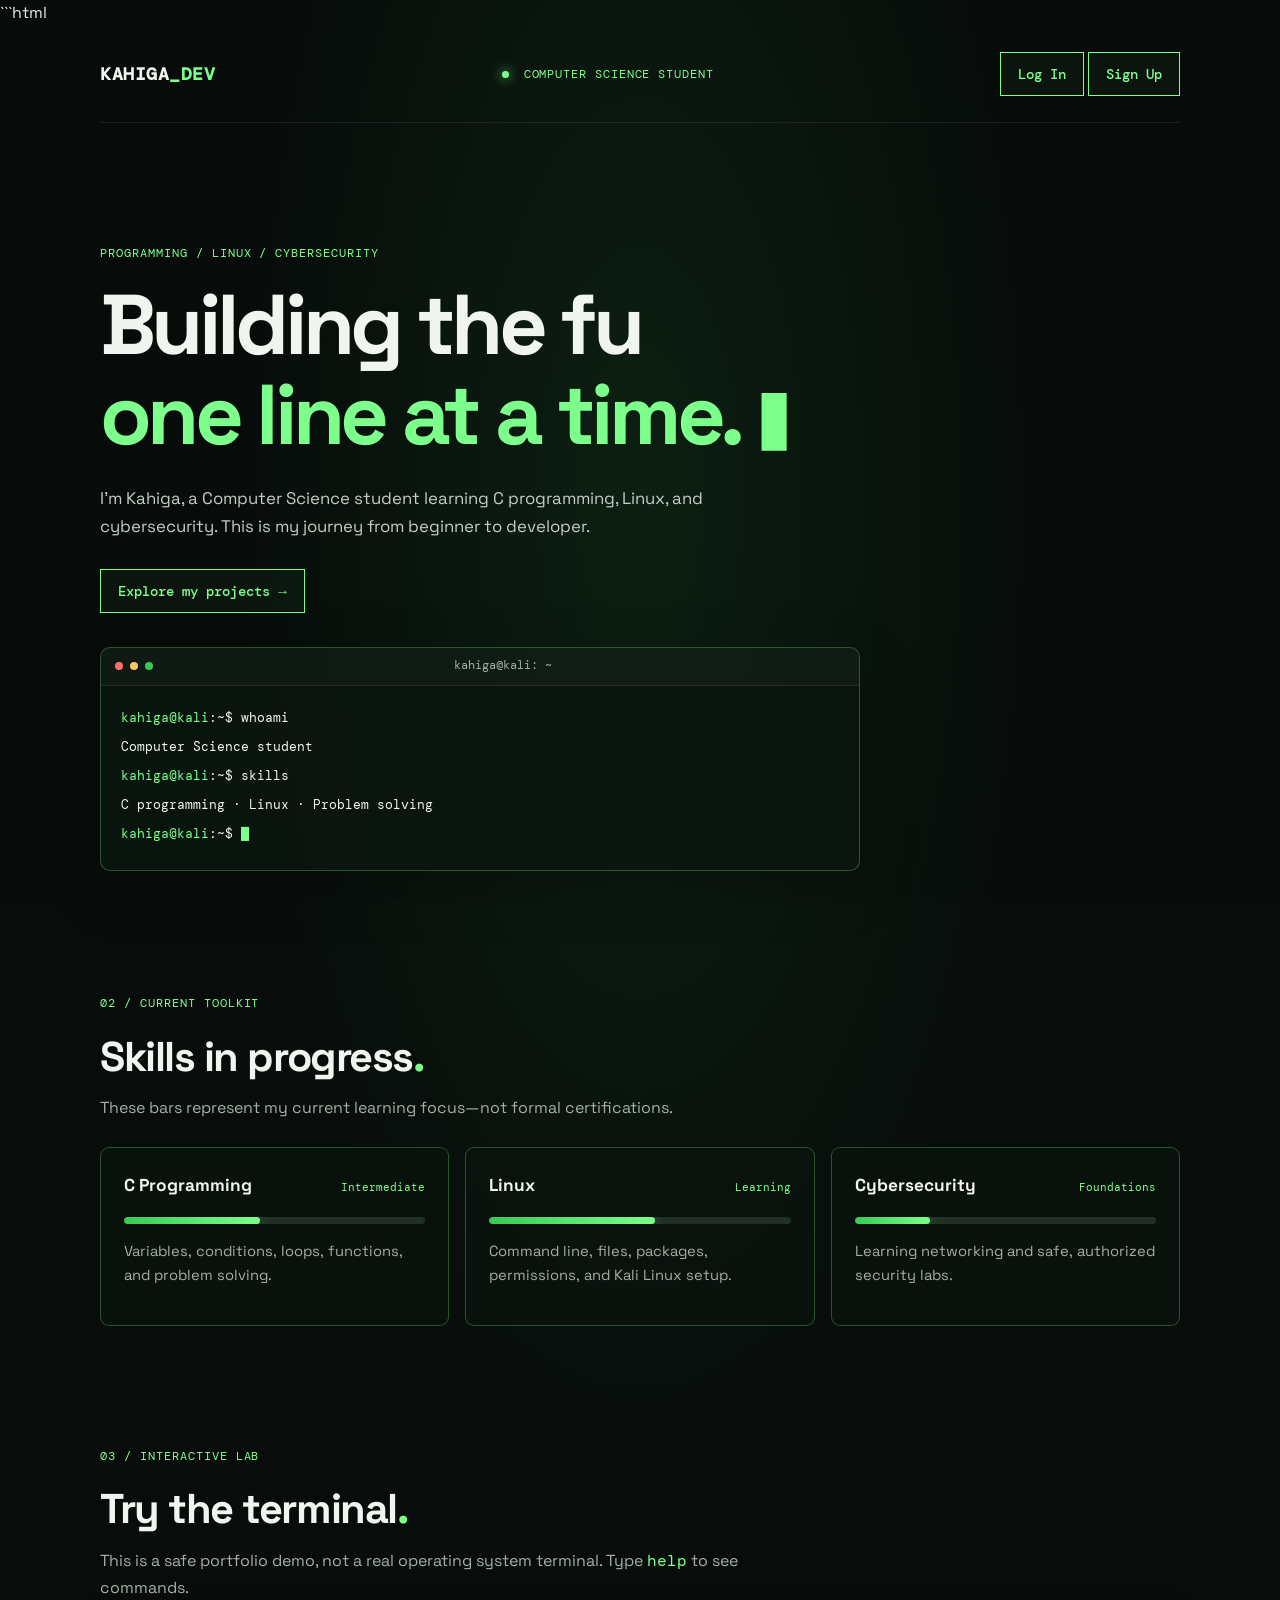
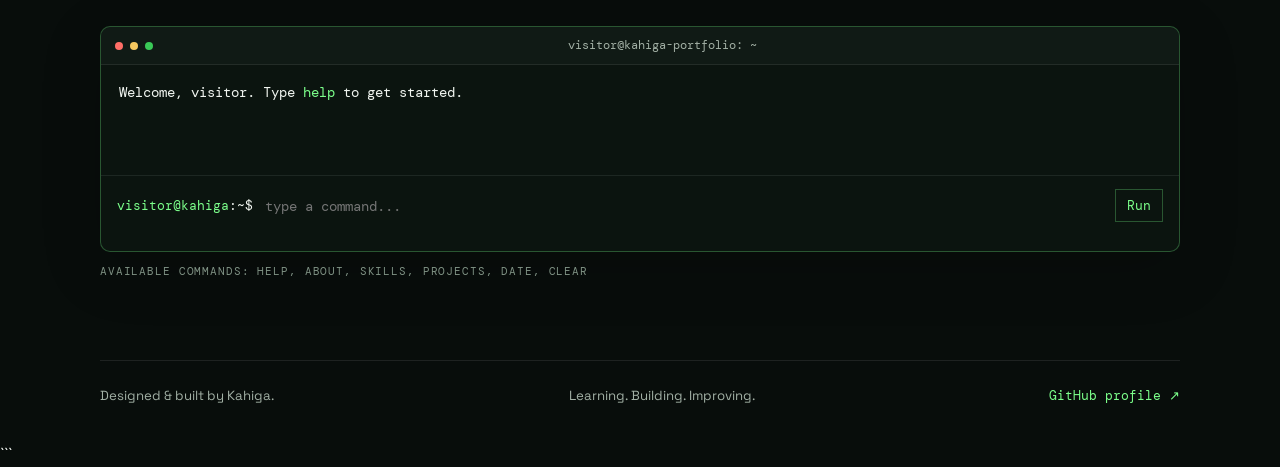
==== commit c3f640a3: "Update skill level from Beginner to Intermediate" ====
--- a/index.html
+++ b/index.html
@@ -90,7 +90,7 @@
         <article class="skill-card">
           <div class="skill-heading">
             <h3>C Programming</h3>
-            <span>Beginner</span>
+            <span>Intermediate</span>
           </div>
           <div class="skill-track">
             <div class="skill-fill" data-level="45"></div>
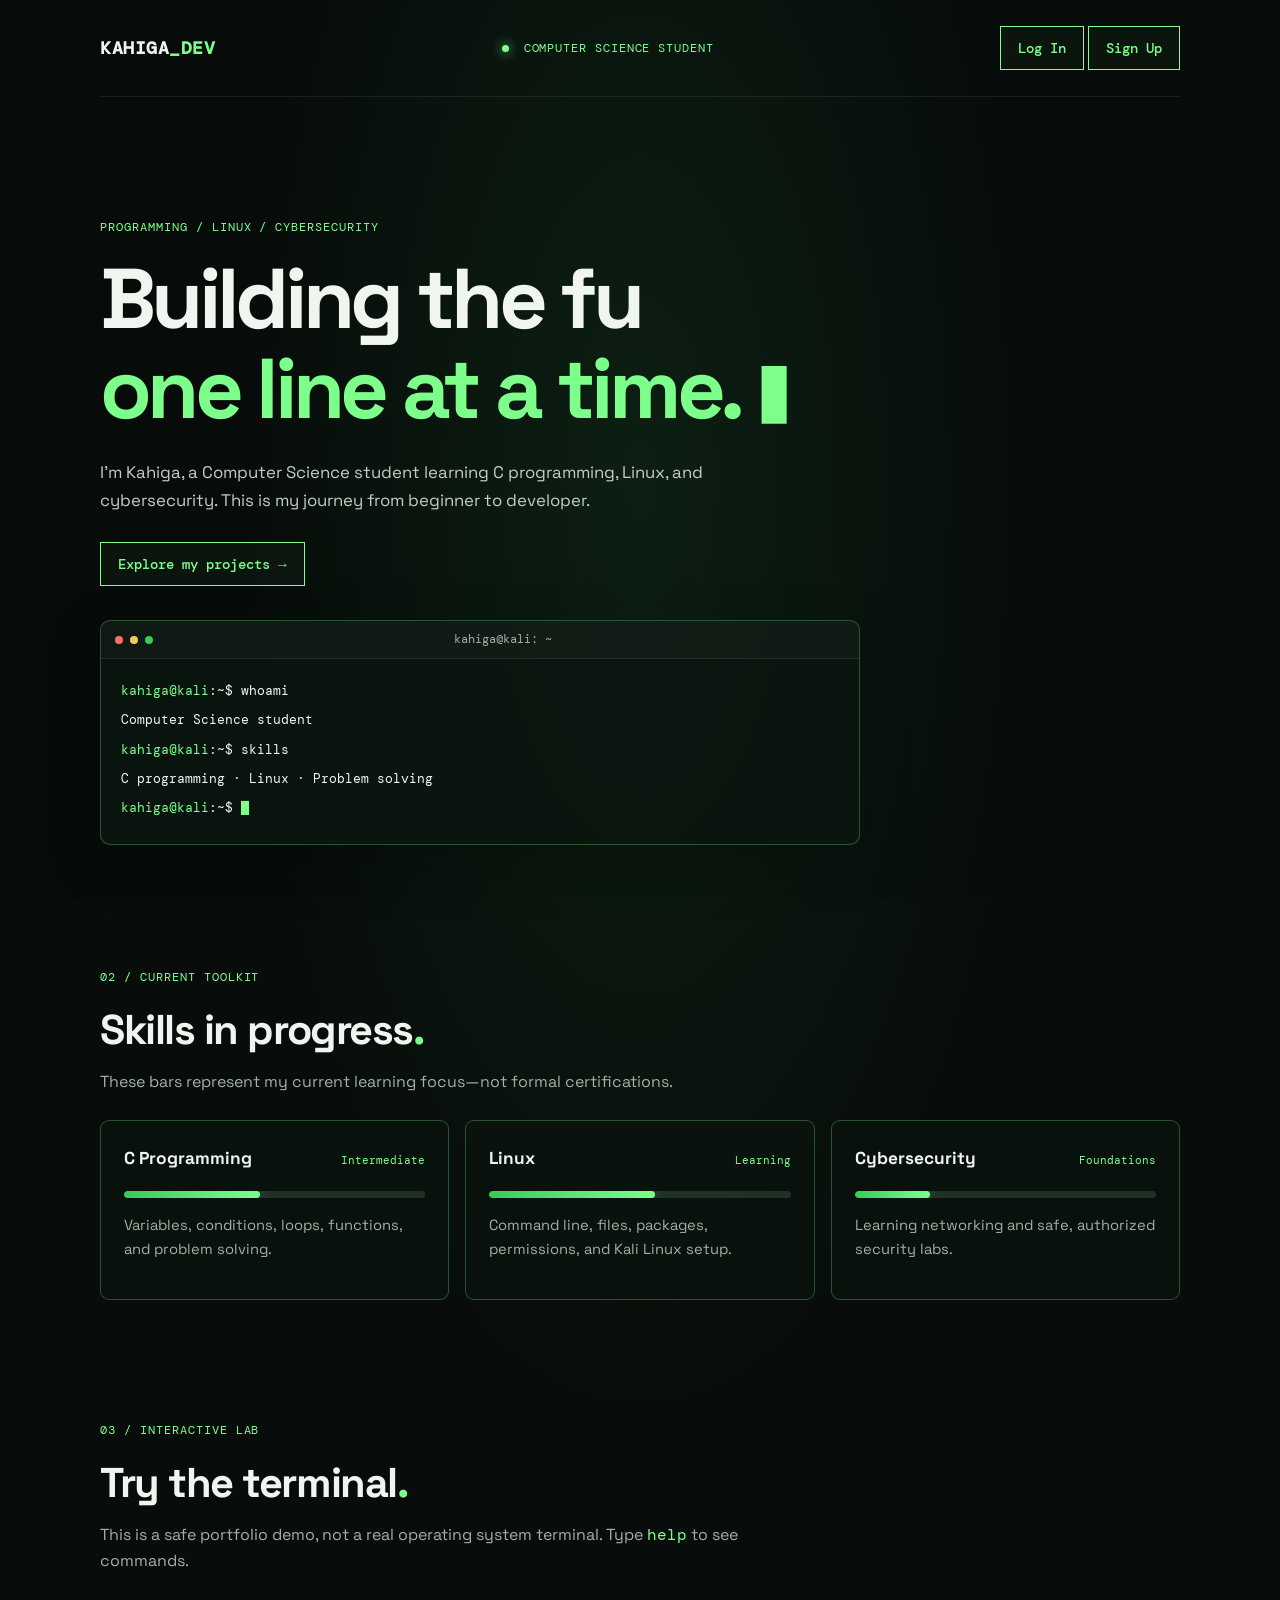
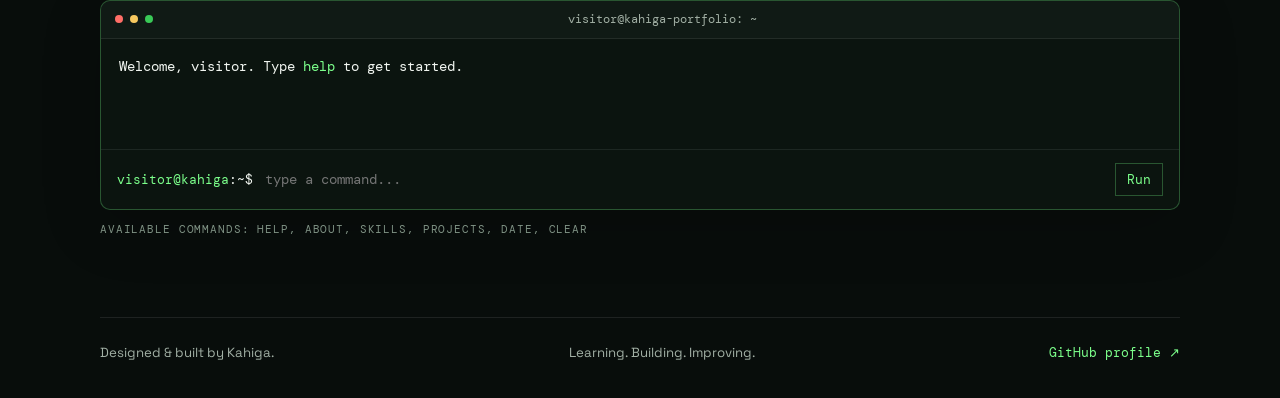
==== commit 9d56e374: "Update index.html" ====
--- a/index.html
+++ b/index.html
@@ -1,4 +1,3 @@
-```html
 <!DOCTYPE html>
 <html lang="en">
 <head>
@@ -246,4 +245,3 @@
   </script>
 </body>
 </html>
-```
